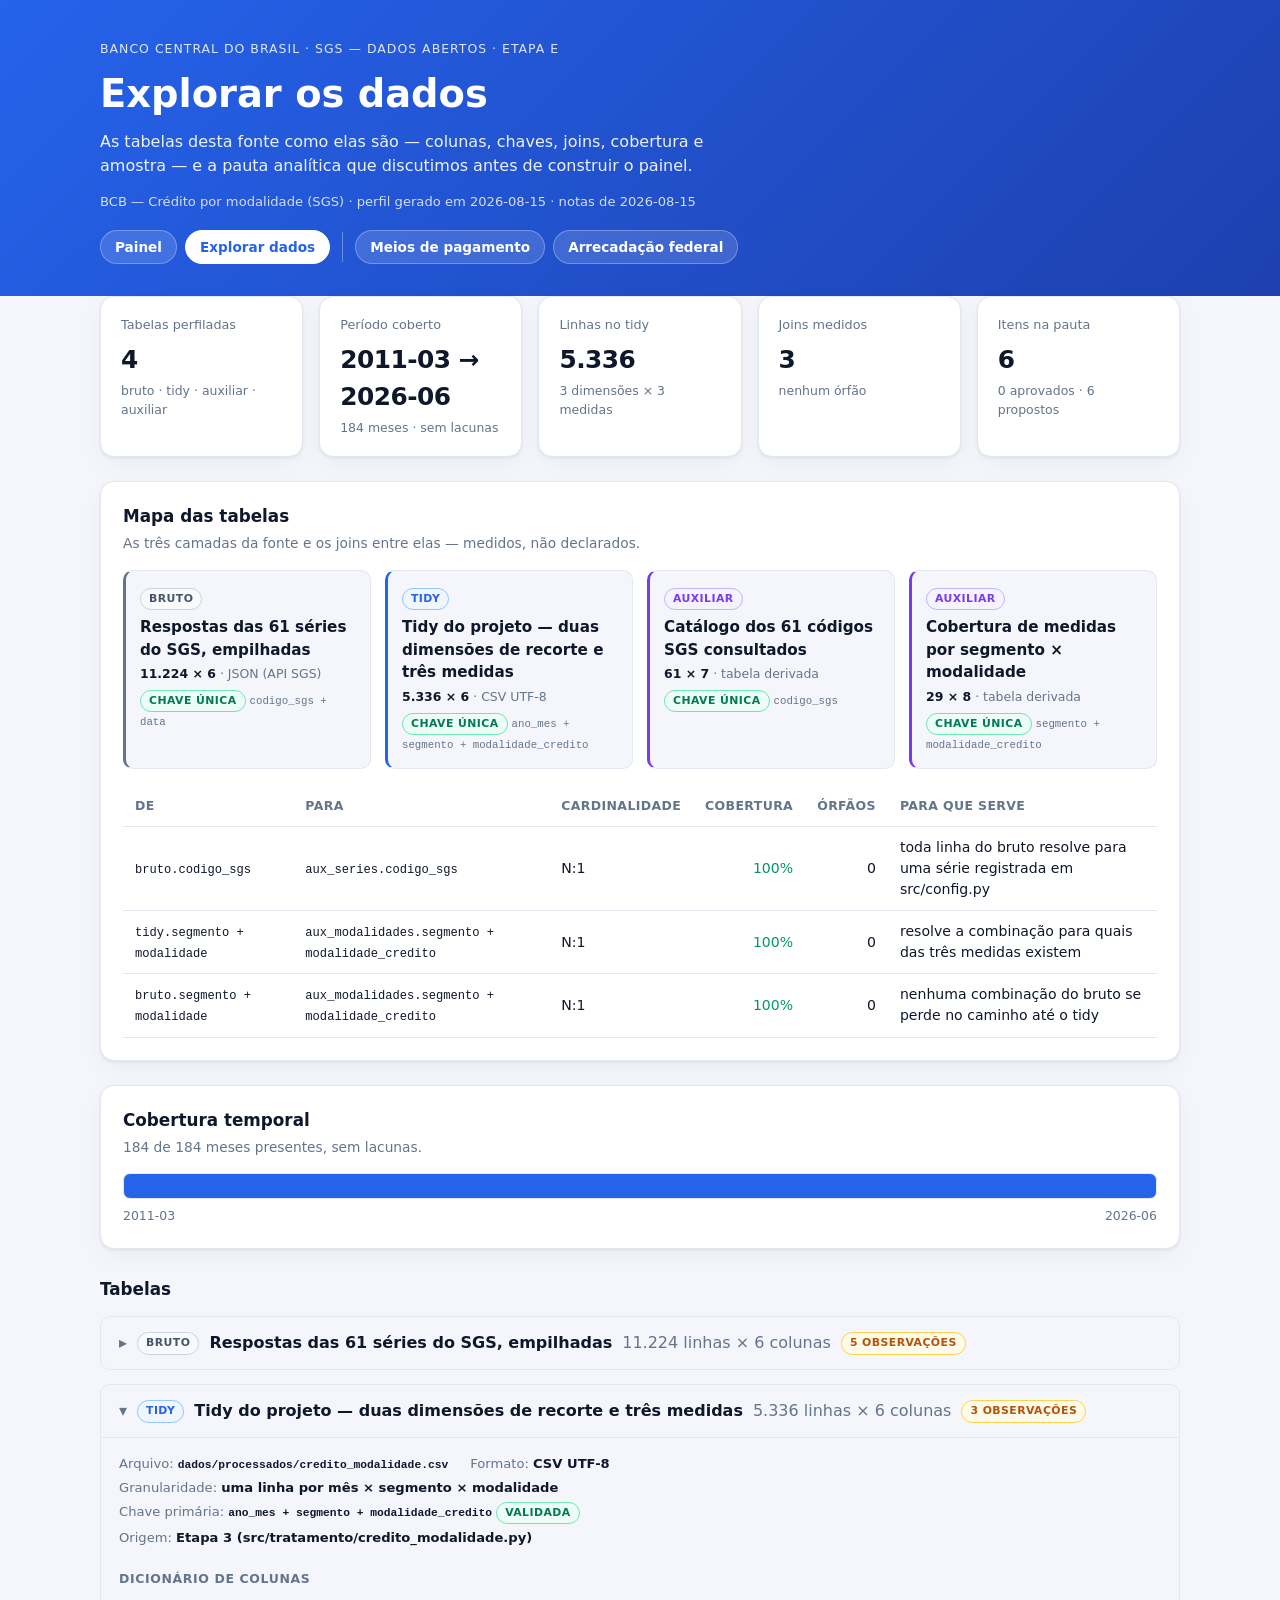
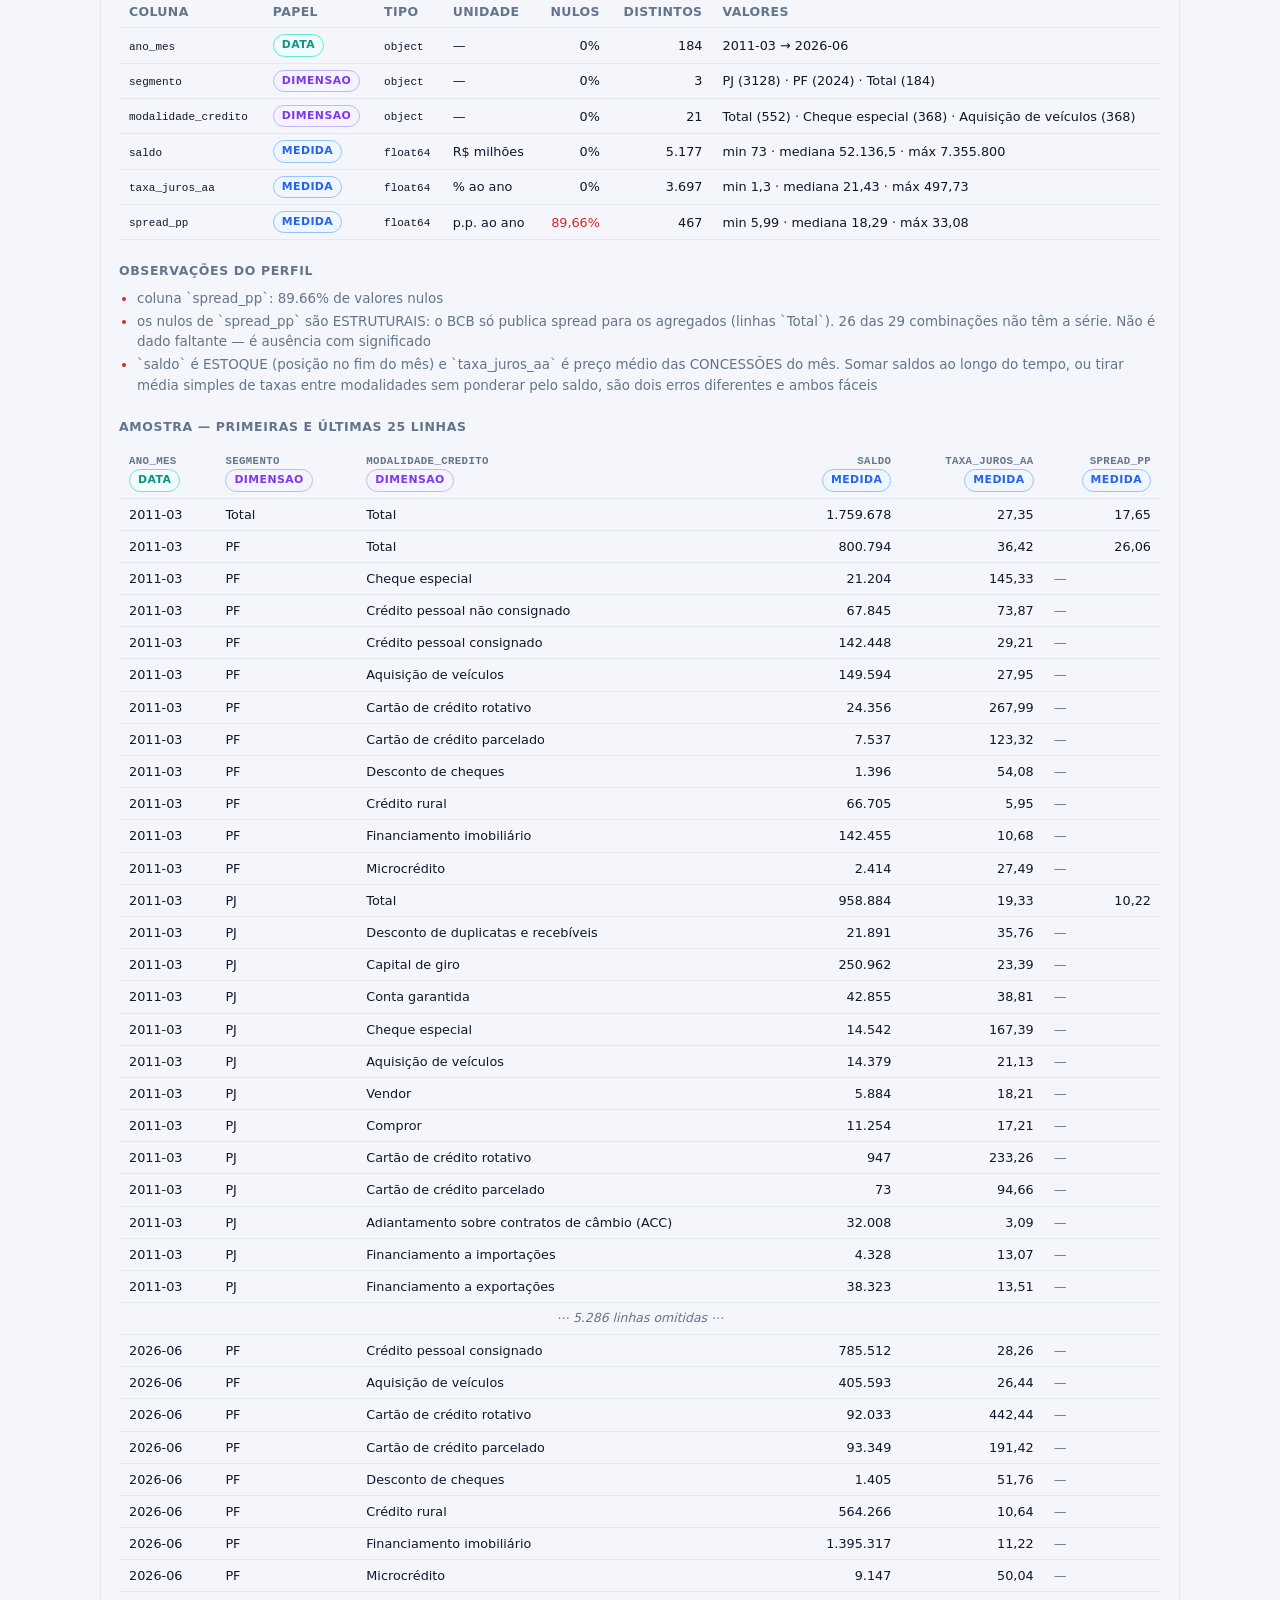
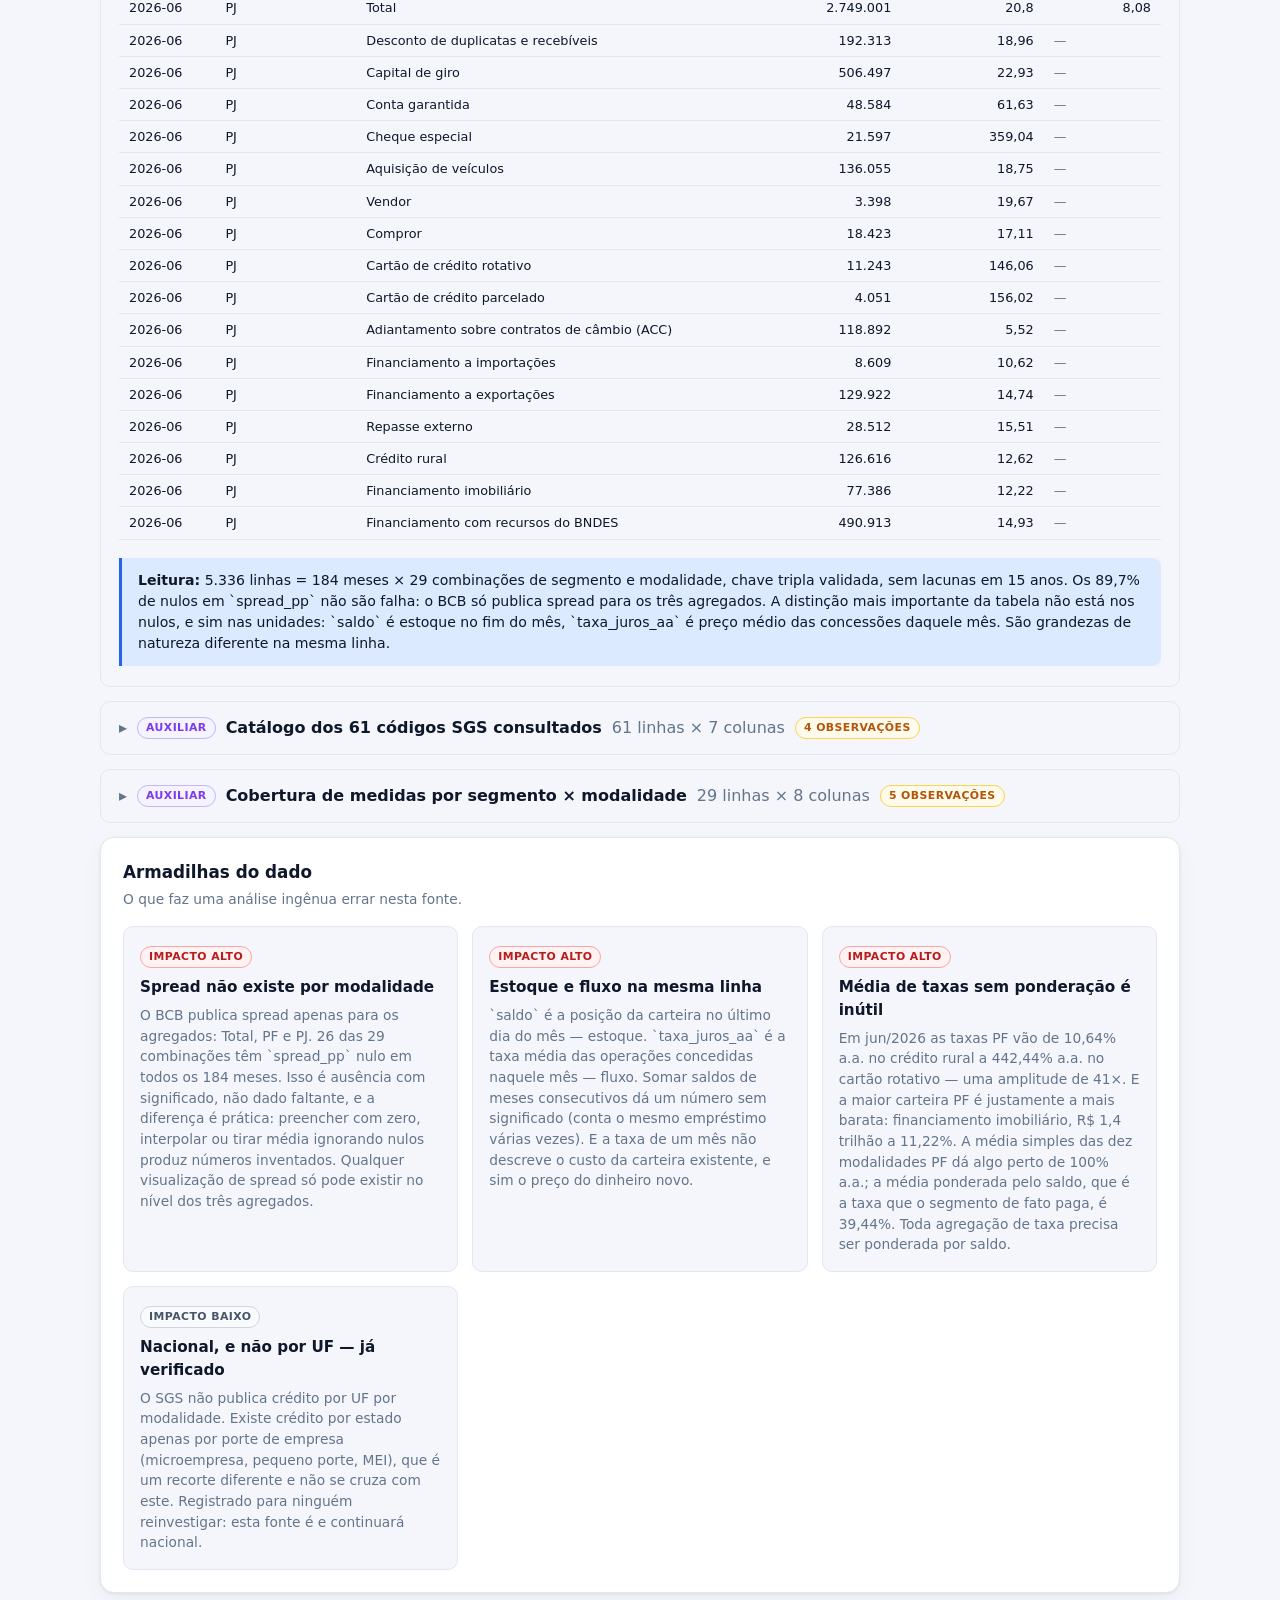
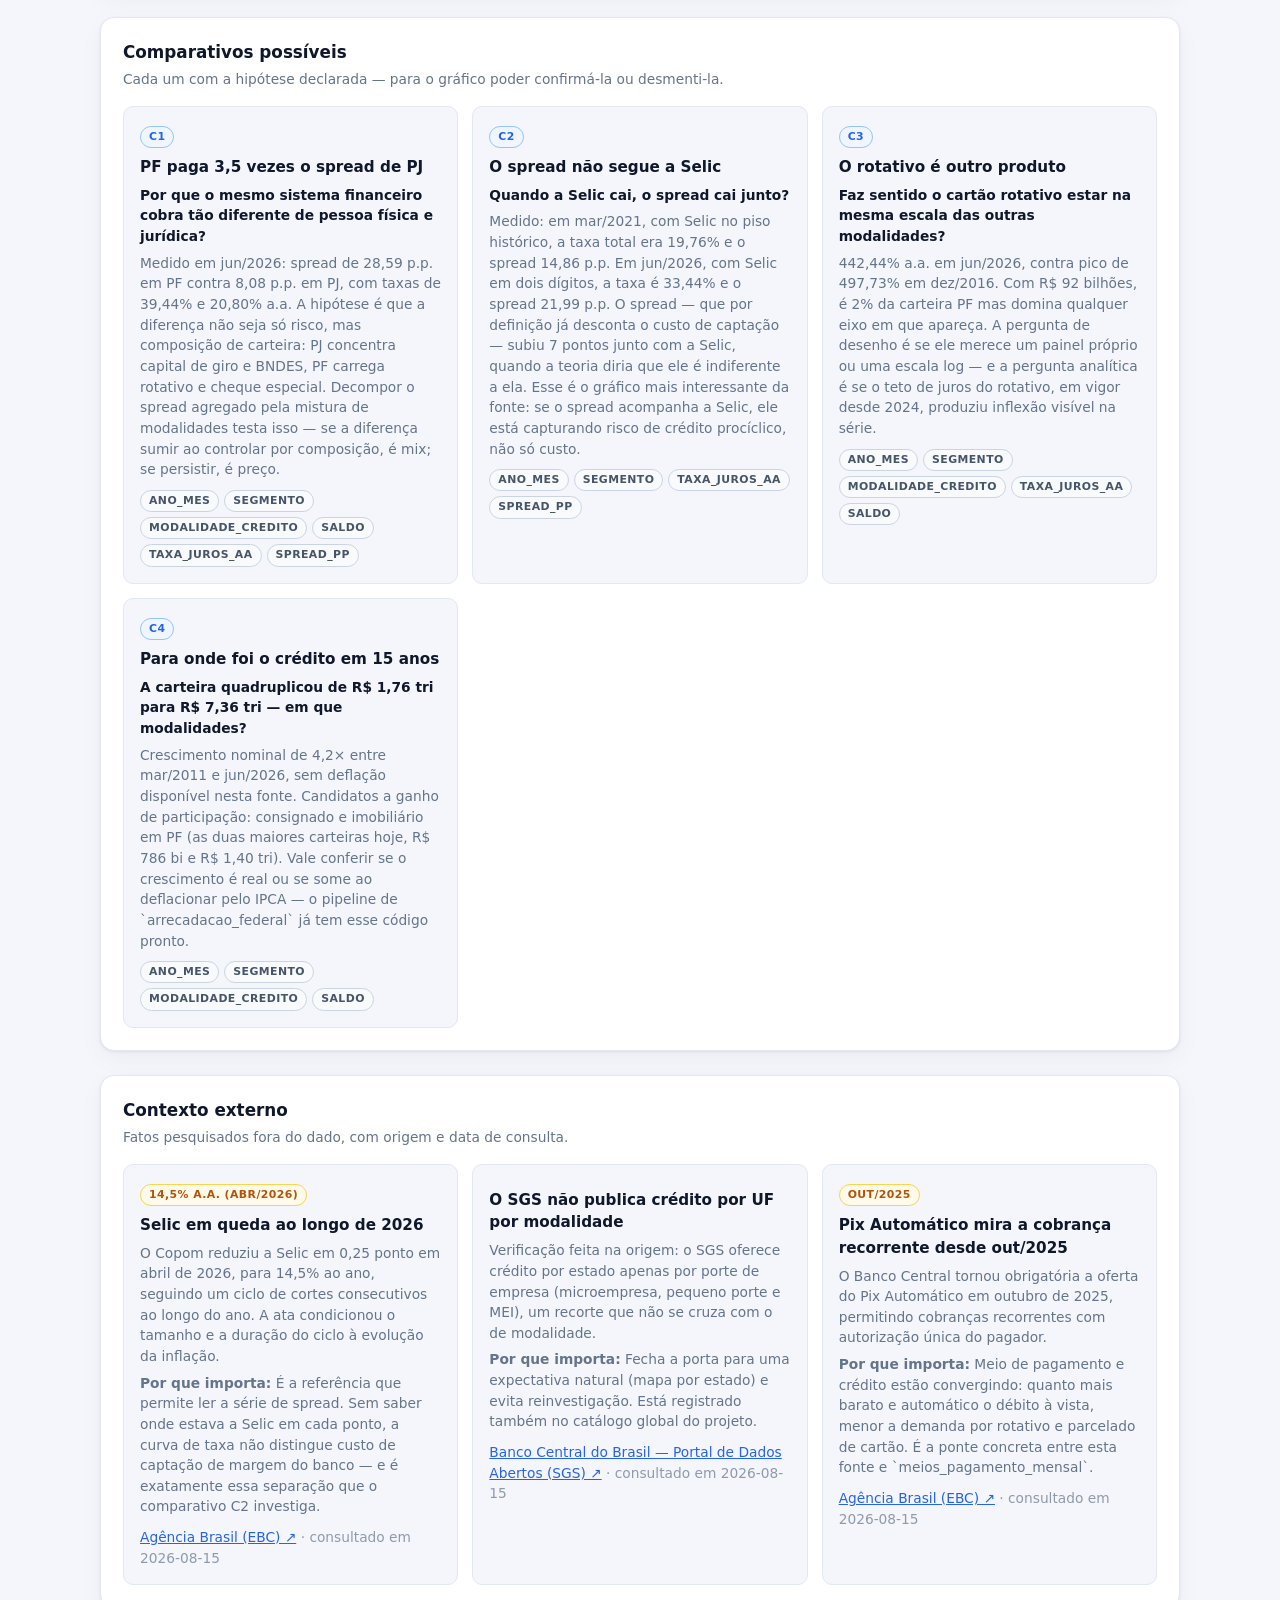
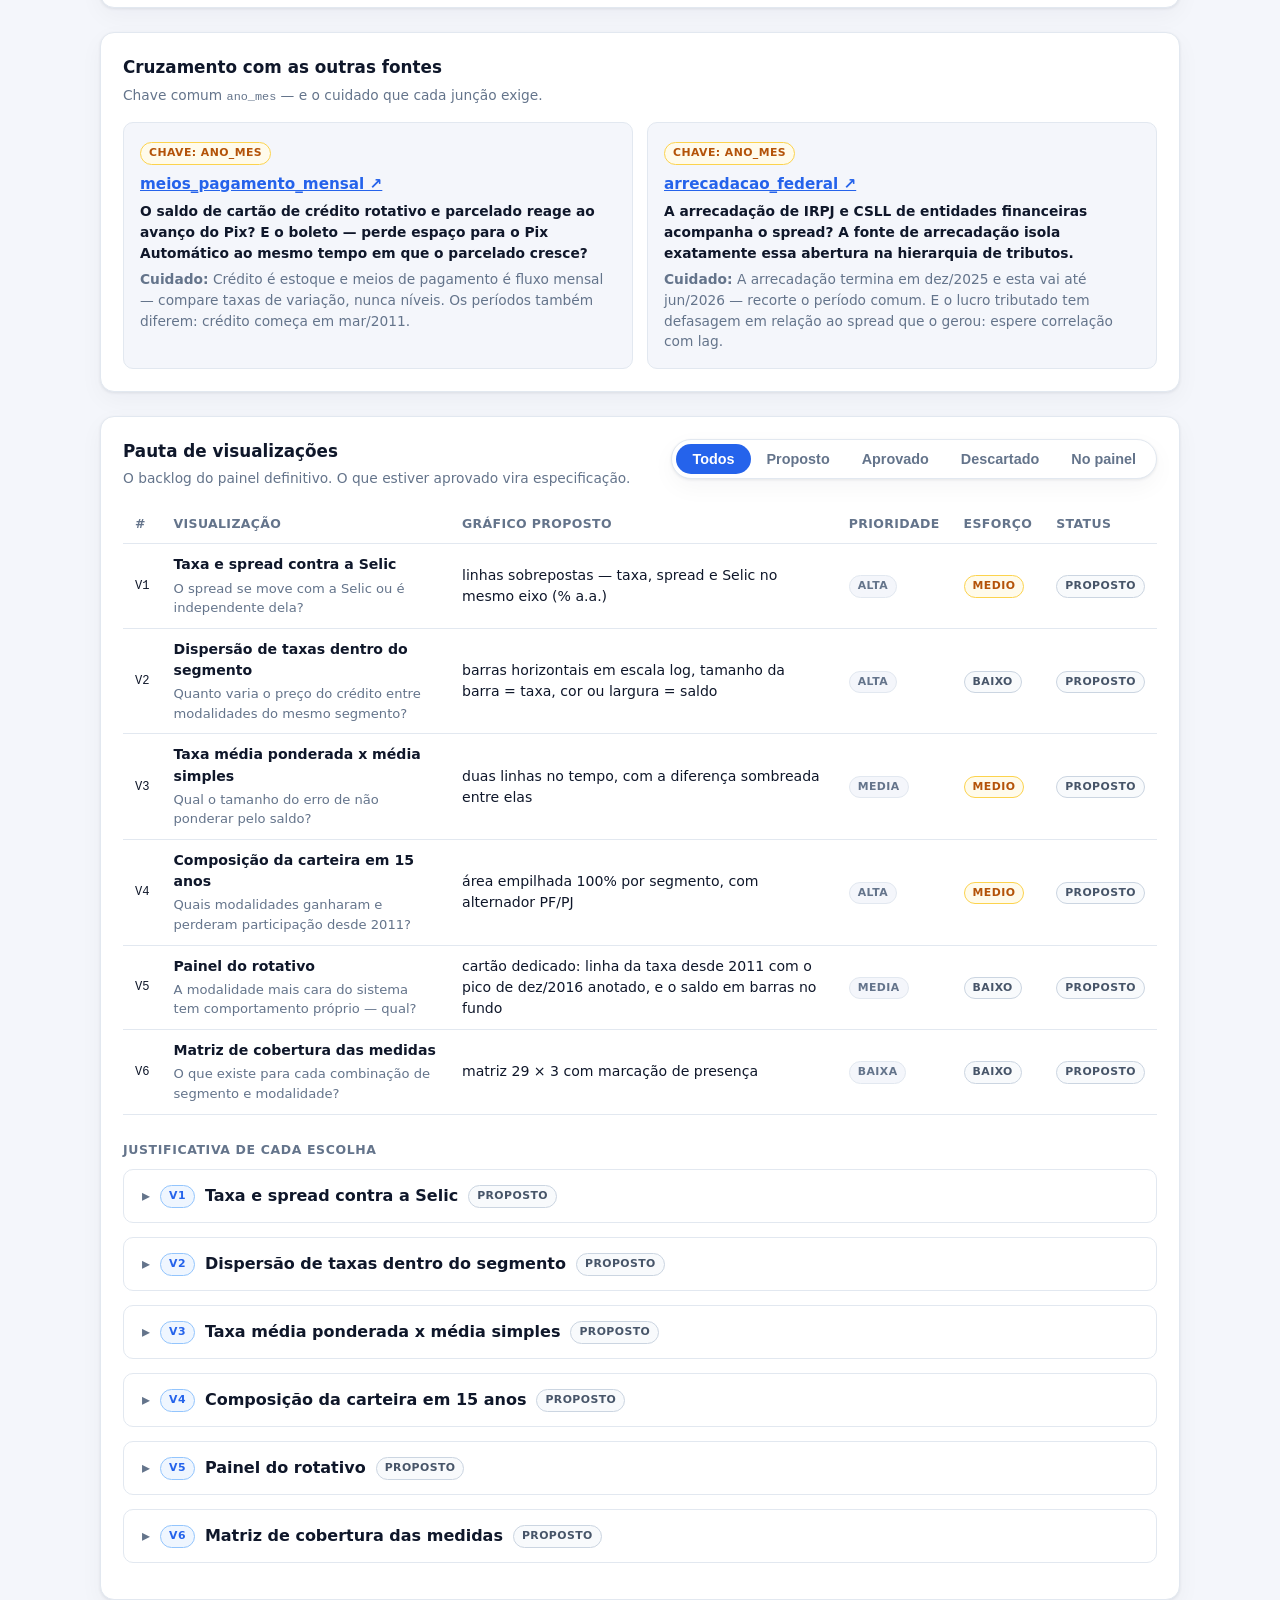
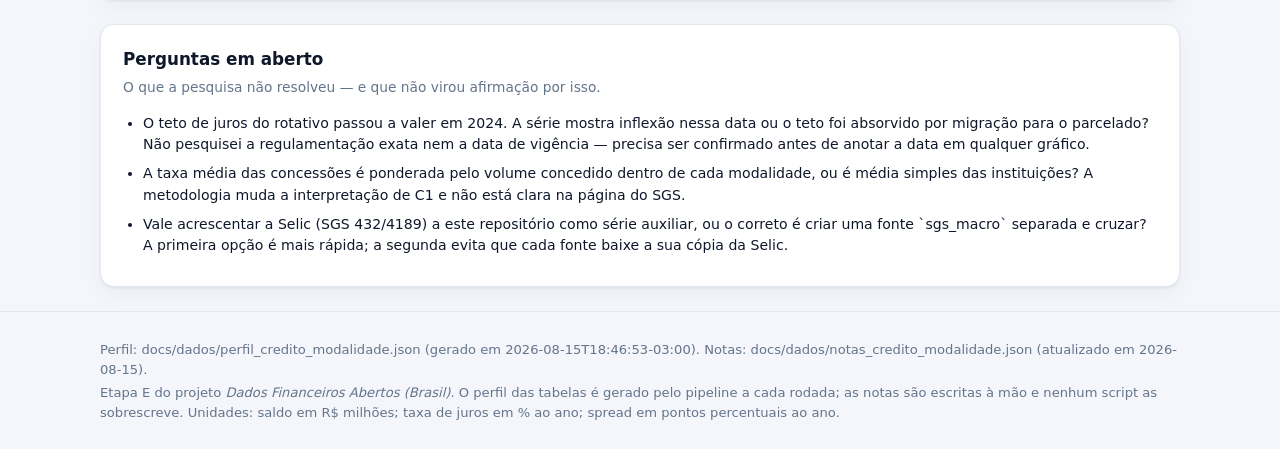
==== docs/explorar.html @ 3bb1bd27 "Etapa E: pagina de exploracao dos dados Adiciona docs/explorar.html com o perfil medido das tabelas " ====
<!DOCTYPE html>
<html lang="pt-BR">
<head>
  <meta charset="UTF-8" />
  <meta name="viewport" content="width=device-width, initial-scale=1.0" />
  <title>Crédito por modalidade — Explorar os dados</title>
  <link rel="stylesheet" href="css/estilo.css" />
</head>
<body data-slug="credito_modalidade">
  <header class="cabecalho">
    <div class="conteiner">
      <p class="sobrelinha">Banco Central do Brasil · SGS — Dados Abertos · Etapa E</p>
      <h1>Explorar os dados</h1>
      <p class="subtitulo">As tabelas desta fonte como elas são — colunas, chaves, joins,
        cobertura e amostra — e a pauta analítica que discutimos antes de construir o painel.</p>
      <p class="meta-info" id="meta-info">Carregando…</p>
      <nav class="nav-paineis" aria-label="Painéis do projeto">
        <a href="index.html">Painel</a>
        <a href="explorar.html" aria-current="page">Explorar dados</a>
        <span class="nav-sep"></span>
        <a href="https://gfvdata-web.github.io/fonte-meios-pagamento/">Meios de pagamento</a>
        <a href="https://gfvdata-web.github.io/fonte-arrecadacao-federal/">Arrecadação federal</a>
      </nav>
    </div>
  </header>

  <main class="conteiner">
    <div id="erro" hidden></div>

    <section class="kpis" id="resumo" aria-label="Resumo da fonte"></section>

    <section class="cartao" id="sec-mapa" hidden>
      <h2>Mapa das tabelas</h2>
      <p class="cartao-desc">As três camadas da fonte e os joins entre elas — medidos, não declarados.</p>
      <div class="mapa-tabelas" id="mapa"></div>
      <div class="tabela-wrap">
        <table class="tabela" id="tabela-relacionamentos">
          <thead>
            <tr>
              <th>De</th><th>Para</th><th>Cardinalidade</th>
              <th class="num">Cobertura</th><th class="num">Órfãos</th><th>Para que serve</th>
            </tr>
          </thead>
          <tbody></tbody>
        </table>
      </div>
    </section>

    <section class="cartao" id="sec-cobertura" hidden>
      <h2>Cobertura temporal</h2>
      <p class="cartao-desc" id="cobertura-desc"></p>
      <div class="barra-cobertura" id="barra-cobertura"></div>
      <div class="cobertura-extremos"><span id="cob-inicio"></span><span id="cob-fim"></span></div>
    </section>

    <section id="sec-tabelas">
      <h2 style="margin:28px 0 14px;font-size:1.05rem;">Tabelas</h2>
      <div id="tabelas"></div>
    </section>

    <section class="cartao" id="sec-armadilhas" hidden>
      <h2>Armadilhas do dado</h2>
      <p class="cartao-desc">O que faz uma análise ingênua errar nesta fonte.</p>
      <div class="grade-cartoes" id="armadilhas"></div>
    </section>

    <section class="cartao" id="sec-comparativos" hidden>
      <h2>Comparativos possíveis</h2>
      <p class="cartao-desc">Cada um com a hipótese declarada — para o gráfico poder confirmá-la ou desmenti-la.</p>
      <div class="grade-cartoes" id="comparativos"></div>
    </section>

    <section class="cartao" id="sec-contexto" hidden>
      <h2>Contexto externo</h2>
      <p class="cartao-desc">Fatos pesquisados fora do dado, com origem e data de consulta.</p>
      <div class="grade-cartoes" id="contexto"></div>
    </section>

    <section class="cartao" id="sec-cruzamentos" hidden>
      <h2>Cruzamento com as outras fontes</h2>
      <p class="cartao-desc">Chave comum <span class="mono">ano_mes</span> — e o cuidado que cada junção exige.</p>
      <div class="grade-cartoes" id="cruzamentos"></div>
    </section>

    <section class="cartao" id="sec-pauta" hidden>
      <div class="cartao-cabecalho">
        <div class="cartao-titulo">
          <h2>Pauta de visualizações</h2>
          <p class="cartao-desc">O backlog do painel definitivo. O que estiver aprovado vira especificação.</p>
        </div>
        <div class="alternador" id="filtro-pauta" role="tablist" aria-label="Filtrar por status">
          <button class="alt-btn ativo" data-status="todos" role="tab">Todos</button>
          <button class="alt-btn" data-status="proposto" role="tab">Proposto</button>
          <button class="alt-btn" data-status="aprovado" role="tab">Aprovado</button>
          <button class="alt-btn" data-status="descartado" role="tab">Descartado</button>
          <button class="alt-btn" data-status="no_painel" role="tab">No painel</button>
        </div>
      </div>
      <div class="tabela-wrap">
        <table class="tabela" id="tabela-pauta">
          <thead>
            <tr>
              <th>#</th><th>Visualização</th><th>Gráfico proposto</th>
              <th>Prioridade</th><th>Esforço</th><th>Status</th>
            </tr>
          </thead>
          <tbody></tbody>
        </table>
      </div>
      <div id="pauta-justificativas"></div>
    </section>

    <section class="cartao" id="sec-perguntas" hidden>
      <h2>Perguntas em aberto</h2>
      <p class="cartao-desc">O que a pesquisa não resolveu — e que não virou afirmação por isso.</p>
      <ul class="lista-simples" id="perguntas"></ul>
    </section>
  </main>

  <footer class="rodape">
    <div class="conteiner">
      <p id="rodape-perfil"></p>
      <p class="rodape-obs">Etapa E do projeto <em>Dados Financeiros Abertos (Brasil)</em>.
        O perfil das tabelas é gerado pelo pipeline a cada rodada; as notas são escritas à mão e
        nenhum script as sobrescreve. Unidades: saldo em R$ milhões; taxa de juros em % ao ano; spread em pontos percentuais ao ano.</p>
    </div>
  </footer>

  <script src="js/explorar.js"></script>
</body>
</html>
---- docs/css/estilo.css ----
/* ===== Painéis de dados financeiros abertos — Etapa 6 =====
   Folha compartilhada por todas as páginas (index.html, arrecadacao-federal.html). */
:root {
  --bg: #f4f6fb;
  --superficie: #ffffff;
  --borda: #e2e8f0;
  --texto: #0f172a;
  --texto-suave: #64748b;
  --acento: #2563eb;
  --acento-suave: #dbeafe;
  --positivo: #059669;
  --negativo: #dc2626;
  --sombra: 0 1px 3px rgba(15, 23, 42, .08), 0 8px 24px rgba(15, 23, 42, .04);
  --raio: 14px;

  /* Paleta categórica das formas de pagamento */
  --c-pix: #0ea5a4;
  --c-ted: #2563eb;
  --c-boleto: #f59e0b;
  --c-cheque: #8b5cf6;
  --c-tec: #ec4899;
  --c-doc: #94a3b8;
}

@media (prefers-color-scheme: dark) {
  :root {
    --bg: #0b1120;
    --superficie: #131c31;
    --borda: #24304a;
    --texto: #e8edf7;
    --texto-suave: #93a1bd;
    --acento: #60a5fa;
    --acento-suave: #1e3a5f;
    --sombra: 0 1px 3px rgba(0, 0, 0, .3), 0 8px 24px rgba(0, 0, 0, .25);
  }
}

* { box-sizing: border-box; }

body {
  margin: 0;
  font-family: system-ui, -apple-system, "Segoe UI", Roboto, Helvetica, Arial, sans-serif;
  background: var(--bg);
  color: var(--texto);
  line-height: 1.5;
}

.conteiner { width: 100%; max-width: 1120px; margin: 0 auto; padding: 0 20px; }

/* Cabeçalho */
.cabecalho {
  background: linear-gradient(135deg, var(--acento), #1e40af);
  color: #fff;
  padding: 40px 0 32px;
}
.cabecalho .sobrelinha {
  text-transform: uppercase; letter-spacing: .08em; font-size: .78rem;
  opacity: .85; margin: 0 0 6px;
}
.cabecalho h1 { margin: 0; font-size: clamp(1.6rem, 4vw, 2.4rem); font-weight: 700; }
.cabecalho .subtitulo { margin: 8px 0 0; opacity: .92; max-width: 60ch; }
.cabecalho .meta-info { margin: 14px 0 0; font-size: .82rem; opacity: .8; }

/* Navegação entre os painéis */
.nav-paineis { display: flex; flex-wrap: wrap; gap: 8px; margin: 18px 0 0; }
.nav-paineis a {
  color: #fff; text-decoration: none; font-size: .85rem; font-weight: 600;
  padding: 6px 14px; border-radius: 999px;
  background: rgba(255, 255, 255, .14); border: 1px solid rgba(255, 255, 255, .28);
  transition: background .15s ease;
}
.nav-paineis a:hover { background: rgba(255, 255, 255, .26); }
.nav-paineis a[aria-current="page"] { background: #fff; color: var(--acento); border-color: #fff; }

main { padding: 24px 0 48px; }

/* Controles */
.controles { display: flex; align-items: center; gap: 12px; margin: 8px 0 20px; flex-wrap: wrap; }
.controles + .controles { margin-top: -8px; }
.controles-rotulo { color: var(--texto-suave); font-size: .9rem; font-weight: 500; }
.alternador {
  display: inline-flex; background: var(--superficie);
  border: 1px solid var(--borda); border-radius: 999px; padding: 4px; box-shadow: var(--sombra);
}
.alt-btn {
  border: 0; background: transparent; color: var(--texto-suave);
  padding: 7px 16px; border-radius: 999px; cursor: pointer; font-size: .9rem; font-weight: 600;
  transition: all .15s ease;
}
.alt-btn.ativo { background: var(--acento); color: #fff; }

/* KPIs */
.kpis {
  display: grid; grid-template-columns: repeat(auto-fit, minmax(190px, 1fr));
  gap: 16px; margin-bottom: 24px;
}
.kpi {
  background: var(--superficie); border: 1px solid var(--borda);
  border-radius: var(--raio); padding: 18px 20px; box-shadow: var(--sombra);
}
.kpi .rotulo { font-size: .8rem; color: var(--texto-suave); margin: 0 0 6px; }
.kpi .valor { font-size: 1.55rem; font-weight: 700; margin: 0; letter-spacing: -.02em; }
.kpi .apoio { font-size: .78rem; color: var(--texto-suave); margin: 4px 0 0; }
.kpi .apoio.pos { color: var(--positivo); }
.kpi .apoio.neg { color: var(--negativo); }

/* Cartões e gráficos */
.cartao {
  background: var(--superficie); border: 1px solid var(--borda);
  border-radius: var(--raio); padding: 22px; box-shadow: var(--sombra); margin-bottom: 24px;
}
.cartao h2 { margin: 0; font-size: 1.05rem; }
.cartao-desc { margin: 4px 0 16px; color: var(--texto-suave); font-size: .86rem; }

/* Cabeçalho de cartão com filtro de período */
.cartao-cabecalho {
  display: flex; justify-content: space-between; align-items: flex-start;
  gap: 16px; flex-wrap: wrap; margin-bottom: 16px;
}
.cartao-titulo { min-width: 0; flex: 1 1 260px; }
.cartao-cabecalho .cartao-desc { margin: 4px 0 0; }
.filtro-periodo { display: flex; gap: 10px; flex-shrink: 0; }
.filtro-campo {
  display: flex; flex-direction: column; gap: 4px;
  font-size: .7rem; font-weight: 600; color: var(--texto-suave);
  text-transform: uppercase; letter-spacing: .04em;
}
.sel-mes {
  font: inherit; font-size: .85rem; font-weight: 500;
  text-transform: none; letter-spacing: normal;
  color: var(--texto); background: var(--bg);
  border: 1px solid var(--borda); border-radius: 8px;
  padding: 6px 10px; cursor: pointer; min-width: 92px;
}
.sel-mes:hover { border-color: var(--acento); }
.sel-mes:focus-visible { outline: 2px solid var(--acento); outline-offset: 1px; }
.graficos {
  display: grid; grid-template-columns: 2fr 1fr; gap: 24px; margin-bottom: 24px;
}
.graficos .cartao { margin-bottom: 0; }
.canvas-wrap { position: relative; height: 340px; }
.grafico-grande .canvas-wrap { height: 360px; }
/* Barras horizontais com muitas categorias (ex.: taxa por modalidade de crédito). */
.canvas-alto { height: 480px; }

/* Tabelas */
.tabela-wrap { overflow-x: auto; }
.tabela { width: 100%; border-collapse: collapse; font-size: .88rem; min-width: 560px; }
.tabela th, .tabela td { padding: 10px 12px; text-align: left; border-bottom: 1px solid var(--borda); }
.tabela th { color: var(--texto-suave); font-weight: 600; font-size: .78rem; text-transform: uppercase; letter-spacing: .03em; }
.tabela td.num, .tabela th.num { text-align: right; font-variant-numeric: tabular-nums; }
.tabela tbody tr:hover { background: var(--acento-suave); }
.pilula { display: inline-flex; align-items: center; gap: 7px; font-weight: 600; }
.ponto { width: 10px; height: 10px; border-radius: 50%; display: inline-block; }
.pos { color: var(--positivo); }
.neg { color: var(--negativo); }
.nulo { color: var(--texto-suave); }

/* Rodapé */
.rodape { border-top: 1px solid var(--borda); padding: 24px 0; color: var(--texto-suave); font-size: .82rem; }
.rodape p { margin: 4px 0; }

@media (max-width: 760px) {
  .graficos { grid-template-columns: 1fr; }
}

/* ===== Etapa E — página de exploração =====
   Anexado ao fim de propósito: nada acima desta linha é editado pela Etapa E. */

.nav-sep {
  width: 1px; align-self: stretch; margin: 2px 4px;
  background: rgba(255, 255, 255, .32);
}

/* Selos ---------------------------------------------------------------- */
.selo {
  display: inline-block; font-size: .68rem; font-weight: 700;
  letter-spacing: .04em; text-transform: uppercase;
  padding: 2px 8px; border-radius: 999px; white-space: nowrap;
  border: 1px solid var(--borda); background: var(--bg); color: var(--texto-suave);
}
.selo-medida       { color: #2563eb; border-color: #93c5fd; background: #eff6ff; }
.selo-dimensao     { color: #7c3aed; border-color: #c4b5fd; background: #f5f3ff; }
.selo-data         { color: #0d9488; border-color: #5eead4; background: #f0fdfa; }
.selo-chave        { color: #b45309; border-color: #fcd34d; background: #fffbeb; }
.selo-texto        { color: #475569; border-color: #cbd5e1; background: #f8fafc; }
.selo-nao_declarado{ color: #b91c1c; border-color: #fca5a5; background: #fef2f2; }
.selo-ok           { color: #047857; border-color: #6ee7b7; background: #ecfdf5; }
.selo-erro         { color: #b91c1c; border-color: #fca5a5; background: #fef2f2; }

.selo-proposto  { color: #475569; border-color: #cbd5e1; background: #f8fafc; }
.selo-aprovado  { color: #047857; border-color: #6ee7b7; background: #ecfdf5; }
.selo-descartado{ color: #b91c1c; border-color: #fca5a5; background: #fef2f2; }
.selo-no_painel { color: #7c3aed; border-color: #c4b5fd; background: #f5f3ff; }

.selo-alto  { color: #b91c1c; border-color: #fca5a5; background: #fef2f2; }
.selo-medio { color: #b45309; border-color: #fcd34d; background: #fffbeb; }
.selo-baixo { color: #475569; border-color: #cbd5e1; background: #f8fafc; }

@media (prefers-color-scheme: dark) {
  .selo-medida       { color: #93c5fd; border-color: #1e40af; background: #172554; }
  .selo-dimensao     { color: #c4b5fd; border-color: #5b21b6; background: #2e1065; }
  .selo-data         { color: #5eead4; border-color: #0f766e; background: #042f2e; }
  .selo-chave        { color: #fcd34d; border-color: #92400e; background: #2c1a05; }
  .selo-texto        { color: #cbd5e1; border-color: #334155; background: #1e293b; }
  .selo-nao_declarado{ color: #fca5a5; border-color: #991b1b; background: #2c0b0b; }
  .selo-ok           { color: #6ee7b7; border-color: #065f46; background: #052e26; }
  .selo-erro         { color: #fca5a5; border-color: #991b1b; background: #2c0b0b; }
  .selo-proposto     { color: #cbd5e1; border-color: #334155; background: #1e293b; }
  .selo-aprovado     { color: #6ee7b7; border-color: #065f46; background: #052e26; }
  .selo-descartado   { color: #fca5a5; border-color: #991b1b; background: #2c0b0b; }
  .selo-no_painel    { color: #c4b5fd; border-color: #5b21b6; background: #2e1065; }
  .selo-alto         { color: #fca5a5; border-color: #991b1b; background: #2c0b0b; }
  .selo-medio        { color: #fcd34d; border-color: #92400e; background: #2c1a05; }
  .selo-baixo        { color: #cbd5e1; border-color: #334155; background: #1e293b; }
}

/* Mapa das tabelas ------------------------------------------------------ */
.mapa-tabelas {
  display: grid; grid-template-columns: repeat(auto-fit, minmax(220px, 1fr));
  gap: 14px; margin-bottom: 18px;
}
.mapa-caixa {
  border: 1px solid var(--borda); border-radius: 10px; padding: 14px;
  background: var(--bg); border-left: 3px solid var(--acento);
}
.mapa-caixa.camada-bruto    { border-left-color: var(--texto-suave); }
.mapa-caixa.camada-tidy     { border-left-color: var(--acento); }
.mapa-caixa.camada-auxiliar { border-left-color: #7c3aed; }
.mapa-caixa h3 { margin: 6px 0 4px; font-size: .95rem; }
.mapa-caixa p  { margin: 0; font-size: .78rem; color: var(--texto-suave); }
.mapa-dim { font-variant-numeric: tabular-nums; font-weight: 600; color: var(--texto); }

/* Cobertura temporal ---------------------------------------------------- */
.barra-cobertura {
  display: flex; height: 26px; border-radius: 7px; overflow: hidden;
  border: 1px solid var(--borda); background: var(--acento); margin: 10px 0 8px;
}
.barra-cobertura .lacuna { background: var(--negativo); }
.cobertura-extremos {
  display: flex; justify-content: space-between;
  font-size: .78rem; color: var(--texto-suave); font-variant-numeric: tabular-nums;
}

/* Blocos de tabela ------------------------------------------------------ */
.bloco-tabela { border: 1px solid var(--borda); border-radius: 10px; margin-bottom: 14px; }
.bloco-tabela > summary {
  cursor: pointer; padding: 14px 18px; display: flex; align-items: center;
  gap: 10px; flex-wrap: wrap; font-weight: 600; list-style: none;
}
.bloco-tabela > summary::-webkit-details-marker { display: none; }
.bloco-tabela > summary::before { content: "▸"; color: var(--texto-suave); }
.bloco-tabela[open] > summary::before { content: "▾"; }
.bloco-tabela[open] > summary { border-bottom: 1px solid var(--borda); }
.bloco-corpo { padding: 16px 18px 20px; }
.bloco-corpo h4 {
  margin: 22px 0 8px; font-size: .78rem; text-transform: uppercase;
  letter-spacing: .05em; color: var(--texto-suave);
}
.bloco-corpo h4:first-child { margin-top: 0; }

.meta-linha {
  display: flex; flex-wrap: wrap; gap: 6px 22px;
  font-size: .82rem; color: var(--texto-suave); margin-bottom: 4px;
}
.meta-linha b { color: var(--texto); font-weight: 600; }
.mono { font-family: ui-monospace, "Cascadia Code", Consolas, monospace; font-size: .86em; }

.alertas { margin: 0; padding-left: 18px; font-size: .84rem; }
.alertas li { margin: 3px 0; color: var(--texto-suave); }
.alertas li::marker { color: var(--negativo); }

.tabela-densa { font-size: .8rem; min-width: 0; }
.tabela-densa th, .tabela-densa td { padding: 6px 10px; white-space: nowrap; }
.linha-omitida td {
  text-align: center; font-style: italic; font-size: .78rem;
  color: var(--texto-suave); background: var(--bg);
}
.nota-curada {
  border-left: 3px solid var(--acento); background: var(--acento-suave);
  padding: 12px 16px; border-radius: 0 8px 8px 0; font-size: .88rem; margin-top: 18px;
}
@media (prefers-color-scheme: dark) { .nota-curada { background: rgba(96, 165, 250, .1); } }

/* Cartões de conteúdo curado -------------------------------------------- */
.grade-cartoes {
  display: grid; grid-template-columns: repeat(auto-fit, minmax(280px, 1fr)); gap: 14px;
}
.mini-cartao {
  border: 1px solid var(--borda); border-radius: 10px; padding: 16px; background: var(--bg);
}
.mini-cartao h3 { margin: 8px 0 6px; font-size: .95rem; }
.mini-cartao p  { margin: 6px 0 0; font-size: .86rem; color: var(--texto-suave); }
.mini-cartao .pergunta { color: var(--texto); font-weight: 600; }
.mini-cartao a { color: var(--acento); }
.colunas-usadas { display: flex; flex-wrap: wrap; gap: 5px; margin-top: 10px; }

.lista-simples { margin: 0; padding-left: 20px; font-size: .88rem; }
.lista-simples li { margin: 8px 0; }

.pauta-descartado td { opacity: .55; }
.pauta-descartado .pauta-titulo { text-decoration: line-through; }
.pauta-titulo { font-weight: 600; }
.pauta-pergunta { display: block; font-size: .82rem; color: var(--texto-suave); margin-top: 3px; }

.aviso {
  border: 1px solid var(--borda); border-left: 3px solid var(--negativo);
  border-radius: 0 8px 8px 0; padding: 14px 16px; background: var(--superficie);
  font-size: .88rem;
}
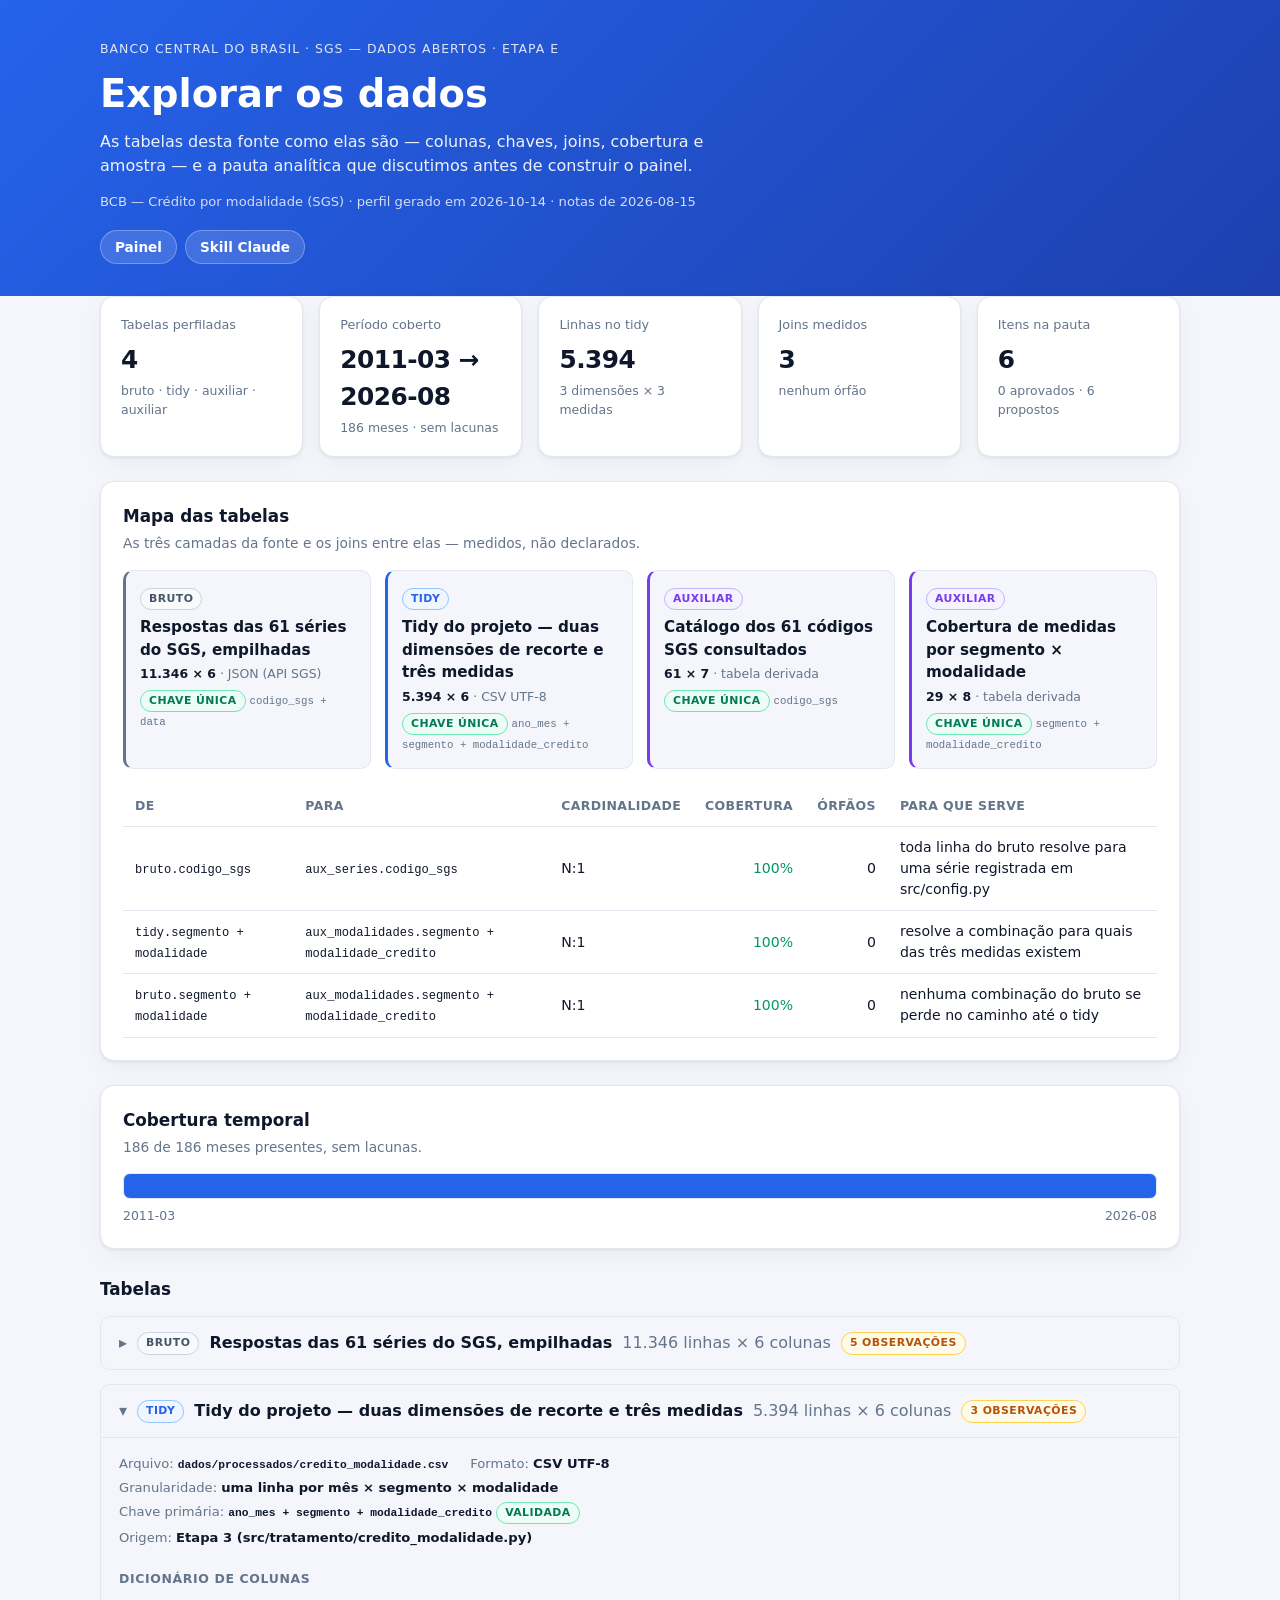
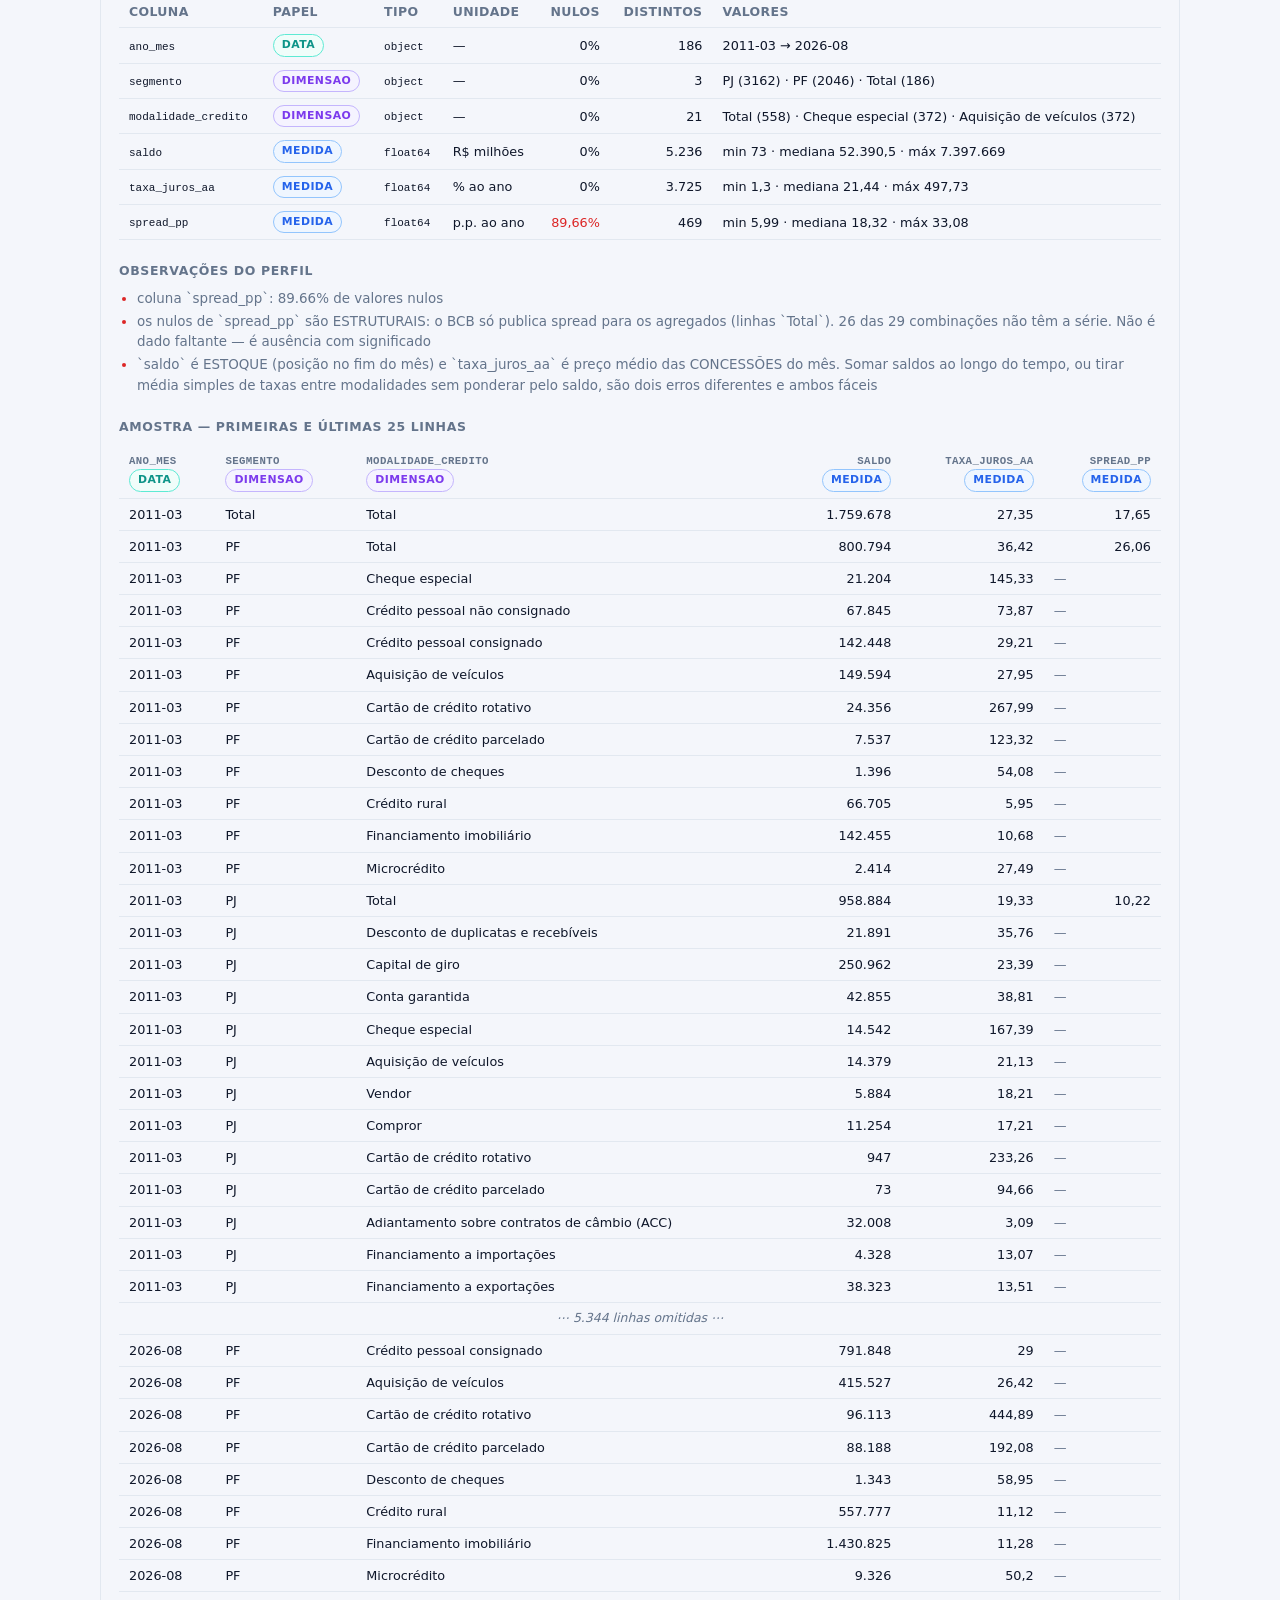
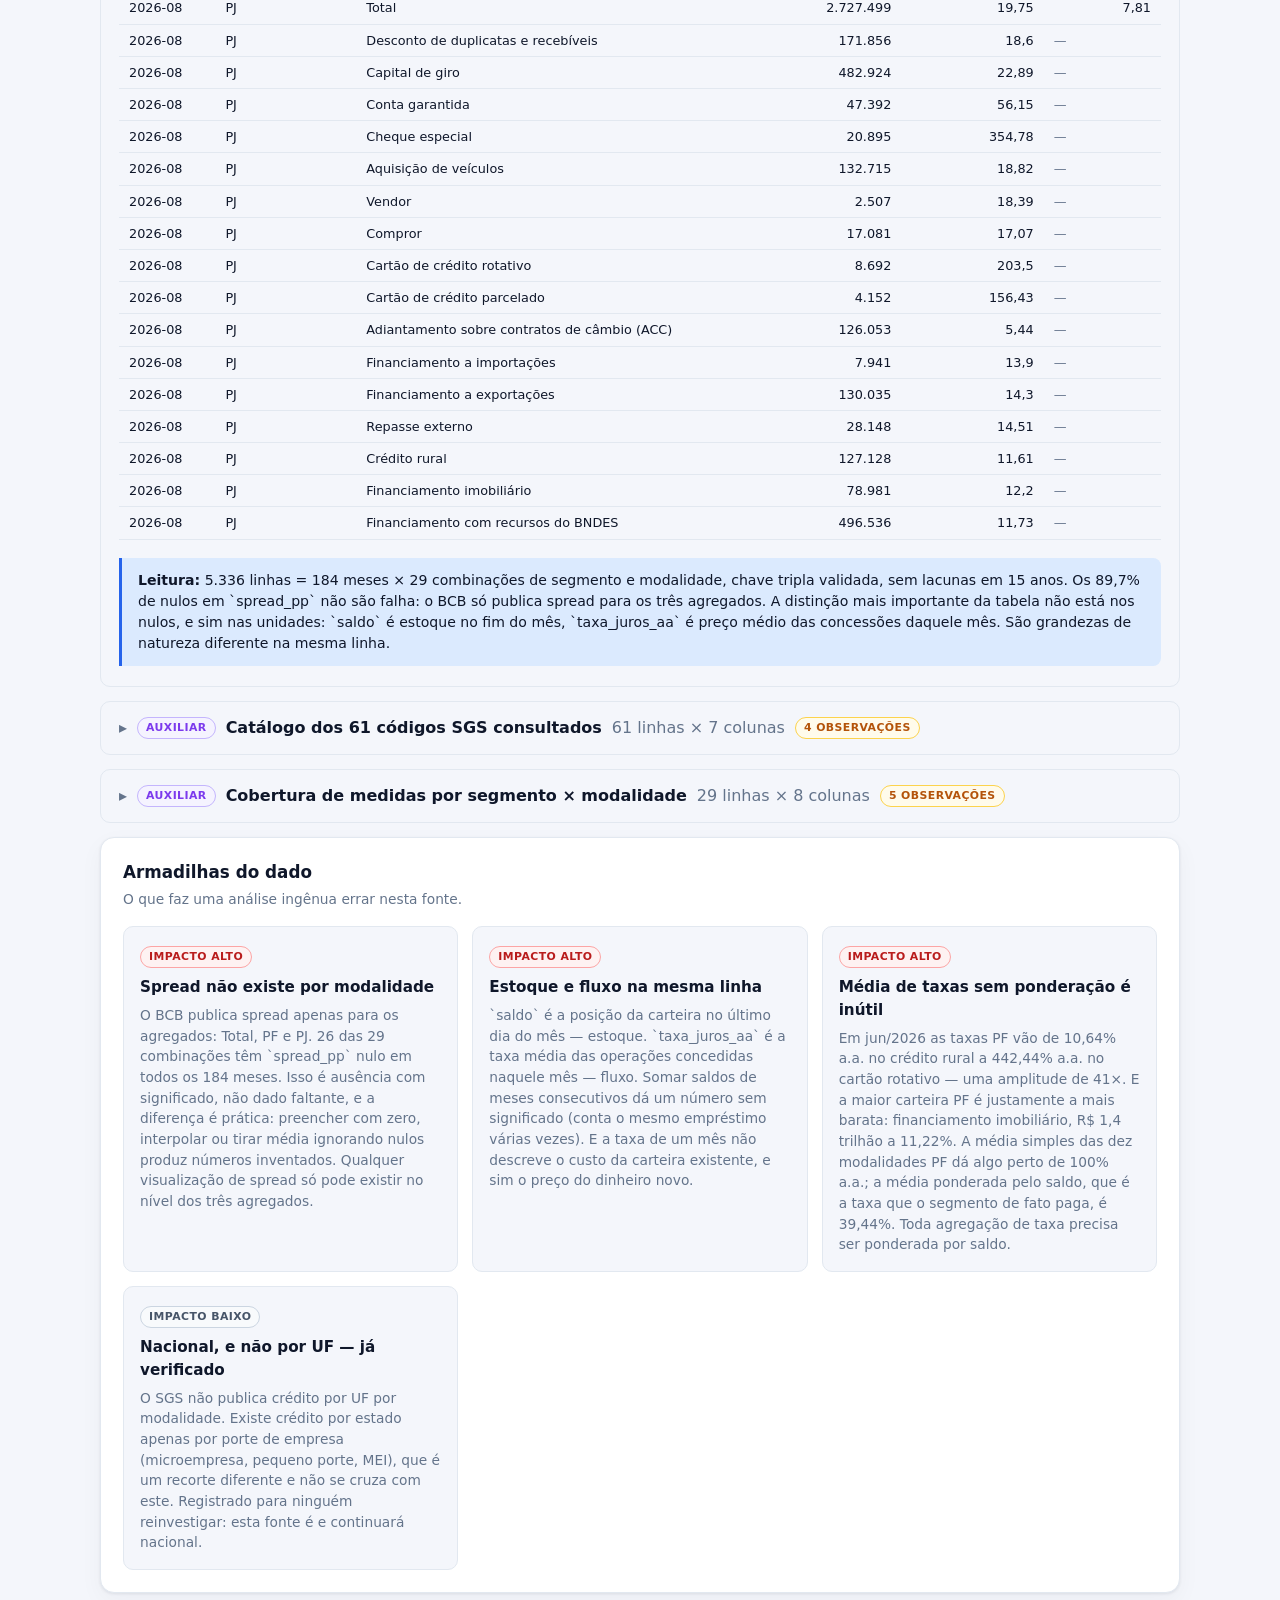
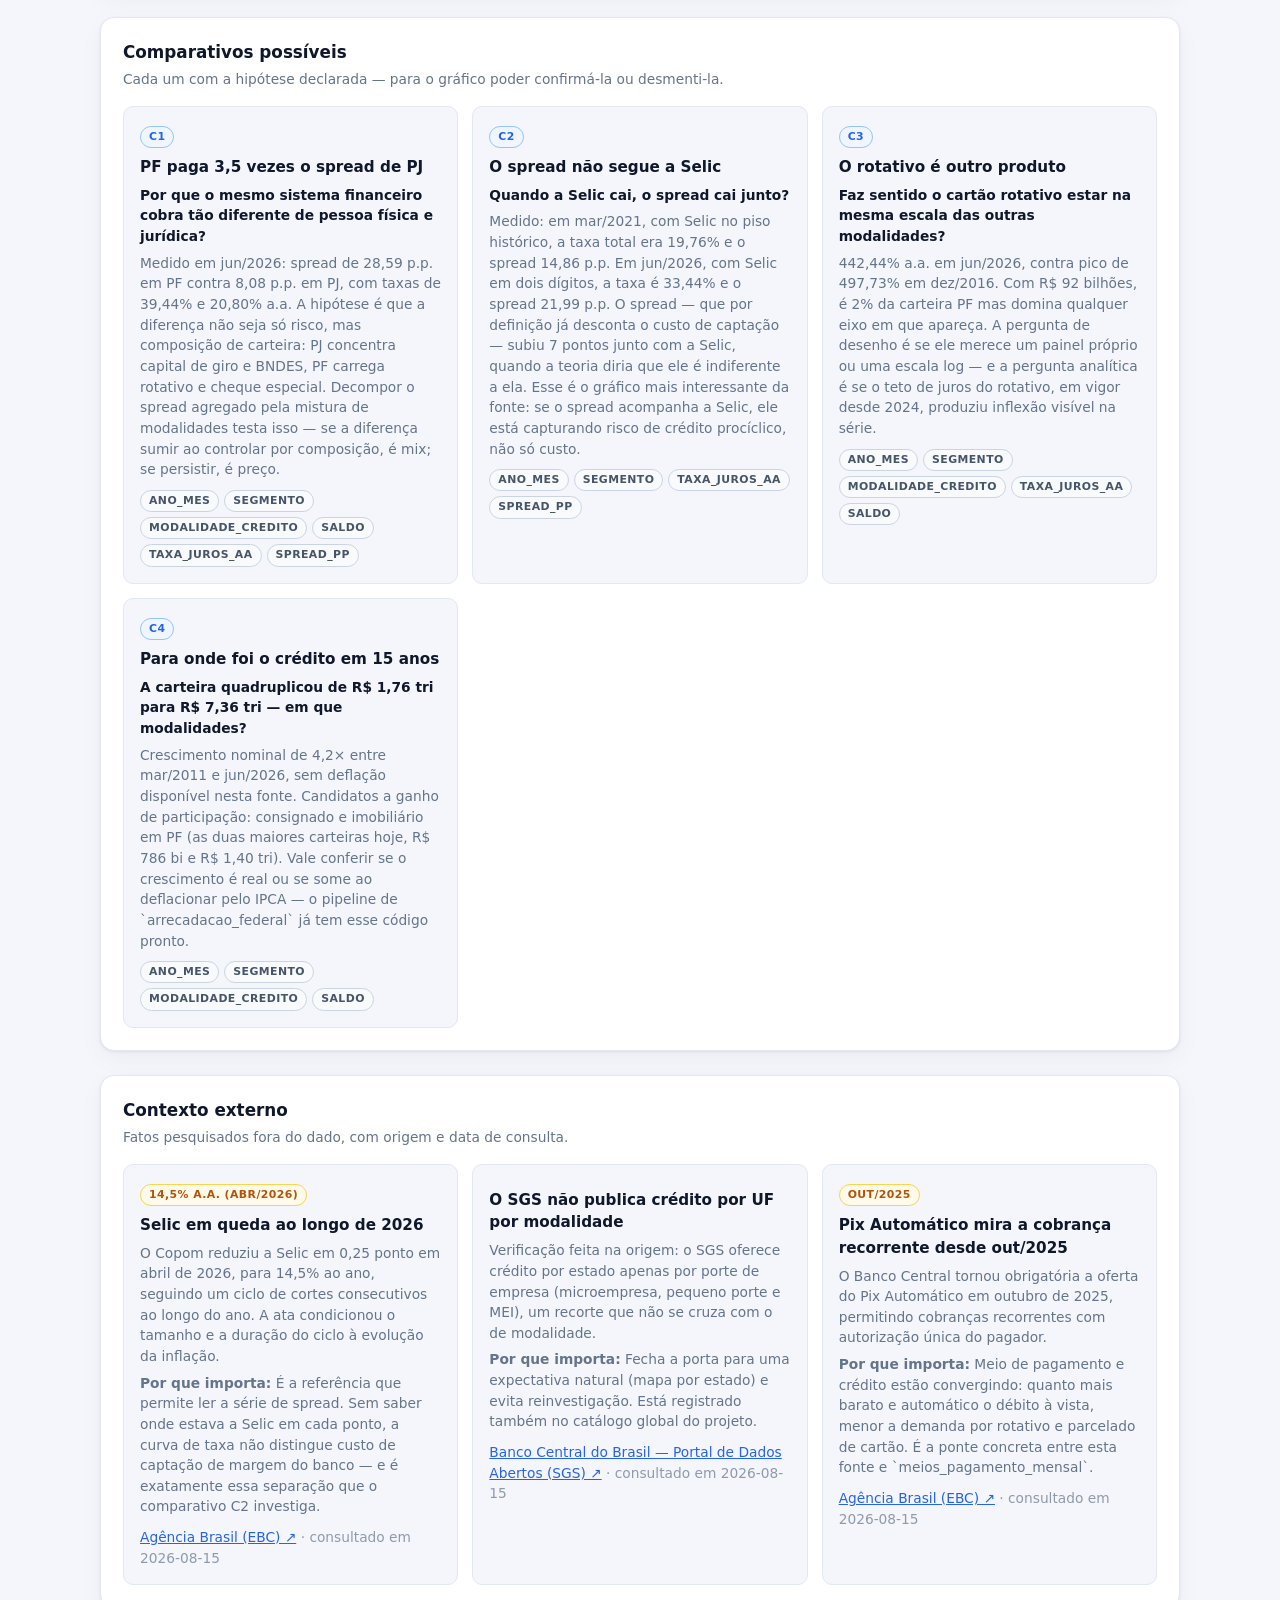
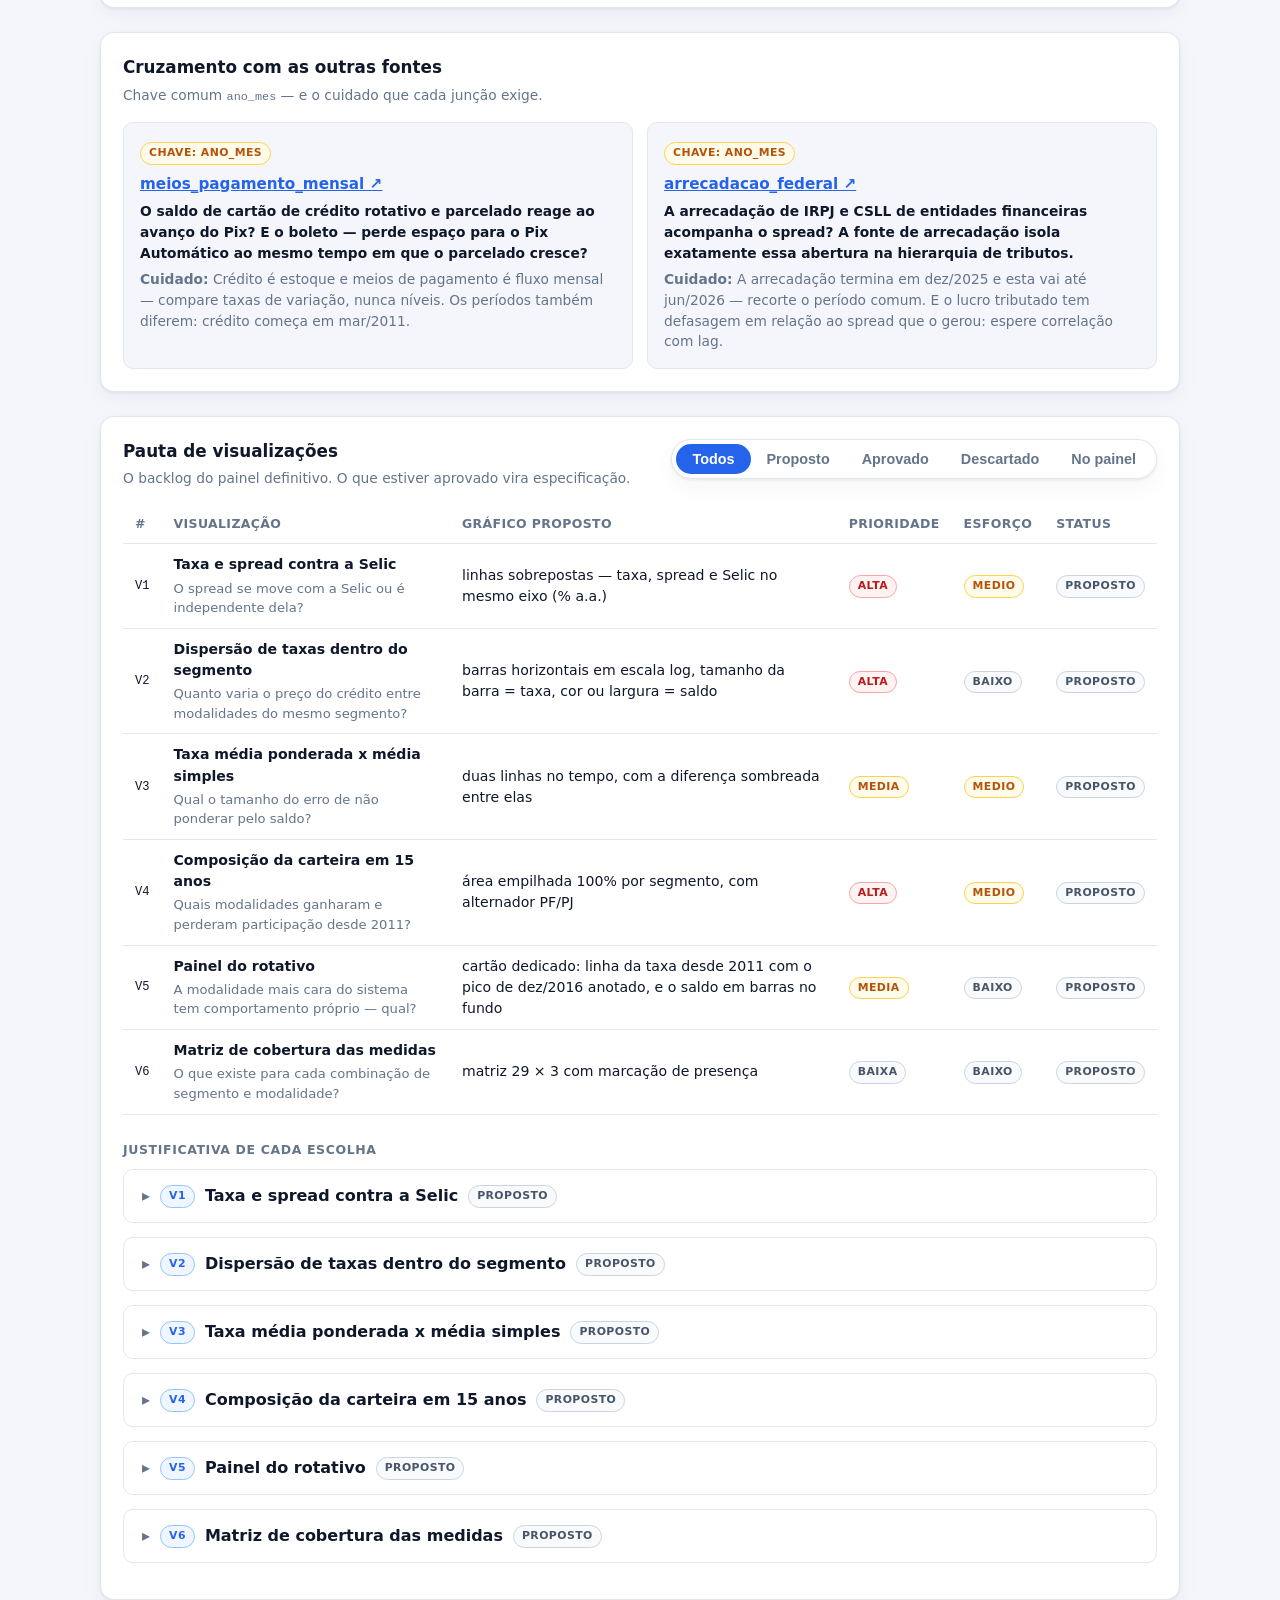
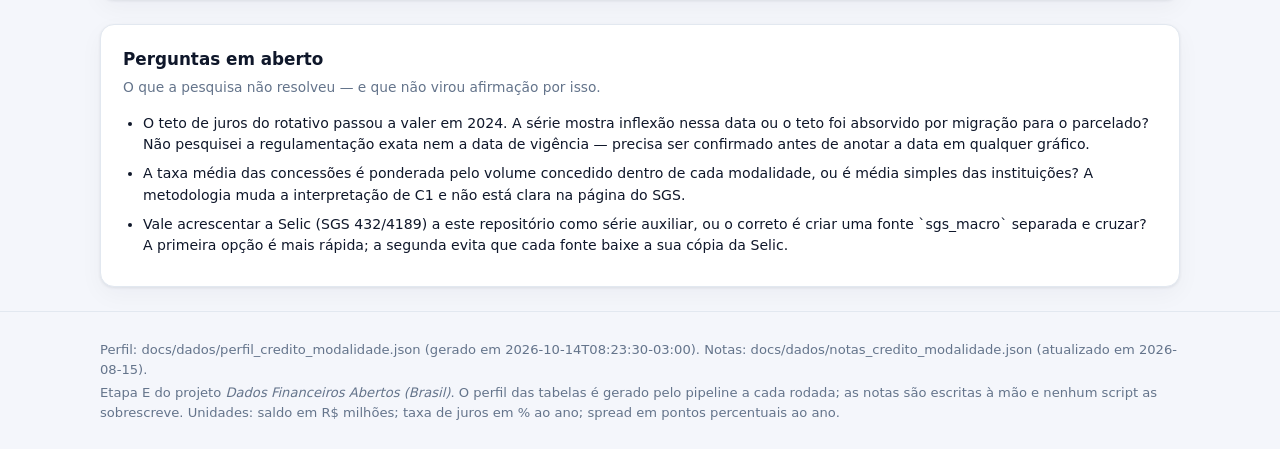
==== commit bfaa7ded: "Painel narrativo com eventos, skill do Claude e preparação para Cloudflare Pages - V2 vira index.htm" ====
--- a/docs/explorar.html
+++ b/docs/explorar.html
@@ -5,6 +5,7 @@
   <meta name="viewport" content="width=device-width, initial-scale=1.0" />
   <title>Crédito por modalidade — Explorar os dados</title>
   <link rel="stylesheet" href="css/estilo.css" />
+  <script data-goatcounter="https://gfvdata.goatcounter.com/count" async src="//gc.zgo.at/count.js"></script>
 </head>
 <body data-slug="credito_modalidade">
   <header class="cabecalho">
@@ -16,10 +17,7 @@
       <p class="meta-info" id="meta-info">Carregando…</p>
       <nav class="nav-paineis" aria-label="Painéis do projeto">
         <a href="index.html">Painel</a>
-        <a href="explorar.html" aria-current="page">Explorar dados</a>
-        <span class="nav-sep"></span>
-        <a href="https://gfvdata-web.github.io/fonte-meios-pagamento/">Meios de pagamento</a>
-        <a href="https://gfvdata-web.github.io/fonte-arrecadacao-federal/">Arrecadação federal</a>
+        <a href="skill.html">Skill Claude</a>
       </nav>
     </div>
   </header>
--- a/docs/css/estilo.css
+++ b/docs/css/estilo.css
@@ -193,9 +193,9 @@
 .selo-descartado{ color: #b91c1c; border-color: #fca5a5; background: #fef2f2; }
 .selo-no_painel { color: #7c3aed; border-color: #c4b5fd; background: #f5f3ff; }
 
-.selo-alto  { color: #b91c1c; border-color: #fca5a5; background: #fef2f2; }
-.selo-medio { color: #b45309; border-color: #fcd34d; background: #fffbeb; }
-.selo-baixo { color: #475569; border-color: #cbd5e1; background: #f8fafc; }
+.selo-alto, .selo-alta   { color: #b91c1c; border-color: #fca5a5; background: #fef2f2; }
+.selo-medio, .selo-media { color: #b45309; border-color: #fcd34d; background: #fffbeb; }
+.selo-baixo, .selo-baixa { color: #475569; border-color: #cbd5e1; background: #f8fafc; }
 
 @media (prefers-color-scheme: dark) {
   .selo-medida       { color: #93c5fd; border-color: #1e40af; background: #172554; }
@@ -210,9 +210,9 @@
   .selo-aprovado     { color: #6ee7b7; border-color: #065f46; background: #052e26; }
   .selo-descartado   { color: #fca5a5; border-color: #991b1b; background: #2c0b0b; }
   .selo-no_painel    { color: #c4b5fd; border-color: #5b21b6; background: #2e1065; }
-  .selo-alto         { color: #fca5a5; border-color: #991b1b; background: #2c0b0b; }
-  .selo-medio        { color: #fcd34d; border-color: #92400e; background: #2c1a05; }
-  .selo-baixo        { color: #cbd5e1; border-color: #334155; background: #1e293b; }
+  .selo-alto, .selo-alta { color: #fca5a5; border-color: #991b1b; background: #2c0b0b; }
+  .selo-medio, .selo-media { color: #fcd34d; border-color: #92400e; background: #2c1a05; }
+  .selo-baixo, .selo-baixa { color: #cbd5e1; border-color: #334155; background: #1e293b; }
 }
 
 /* Mapa das tabelas ------------------------------------------------------ */
